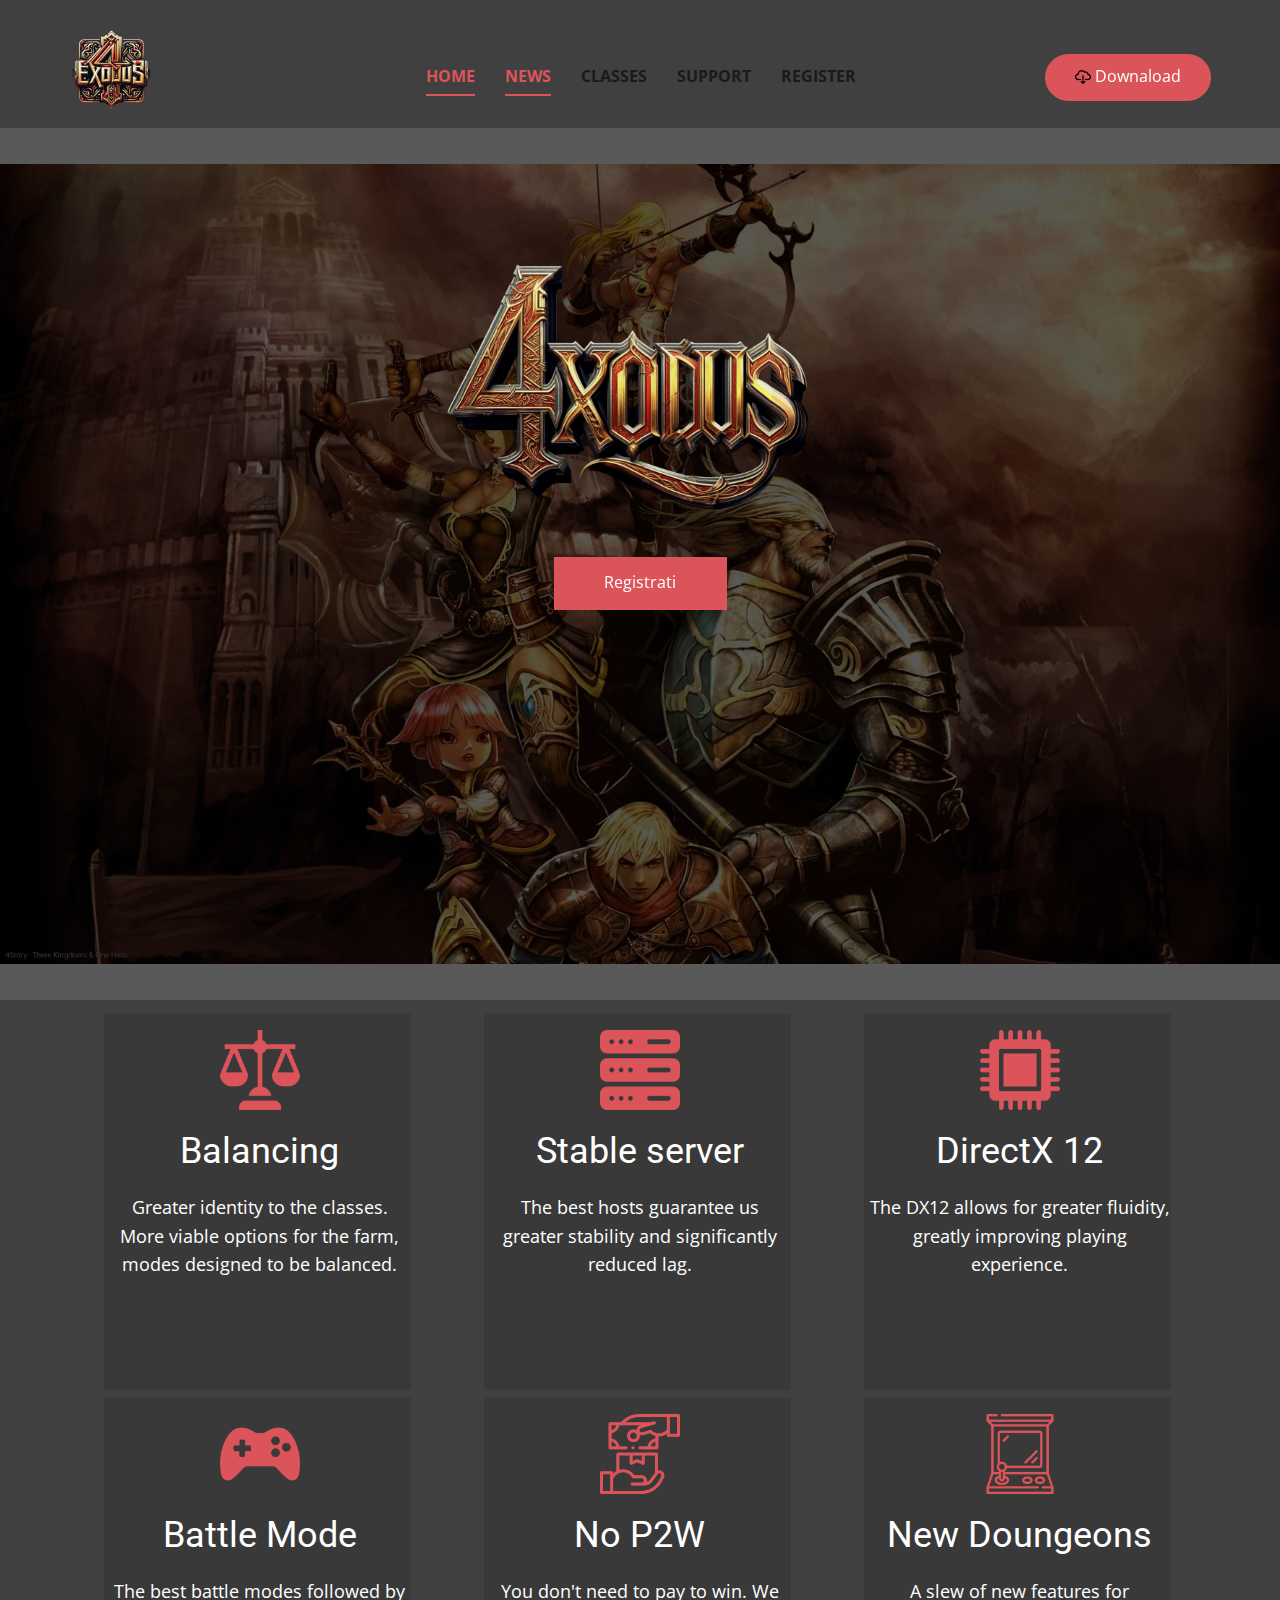
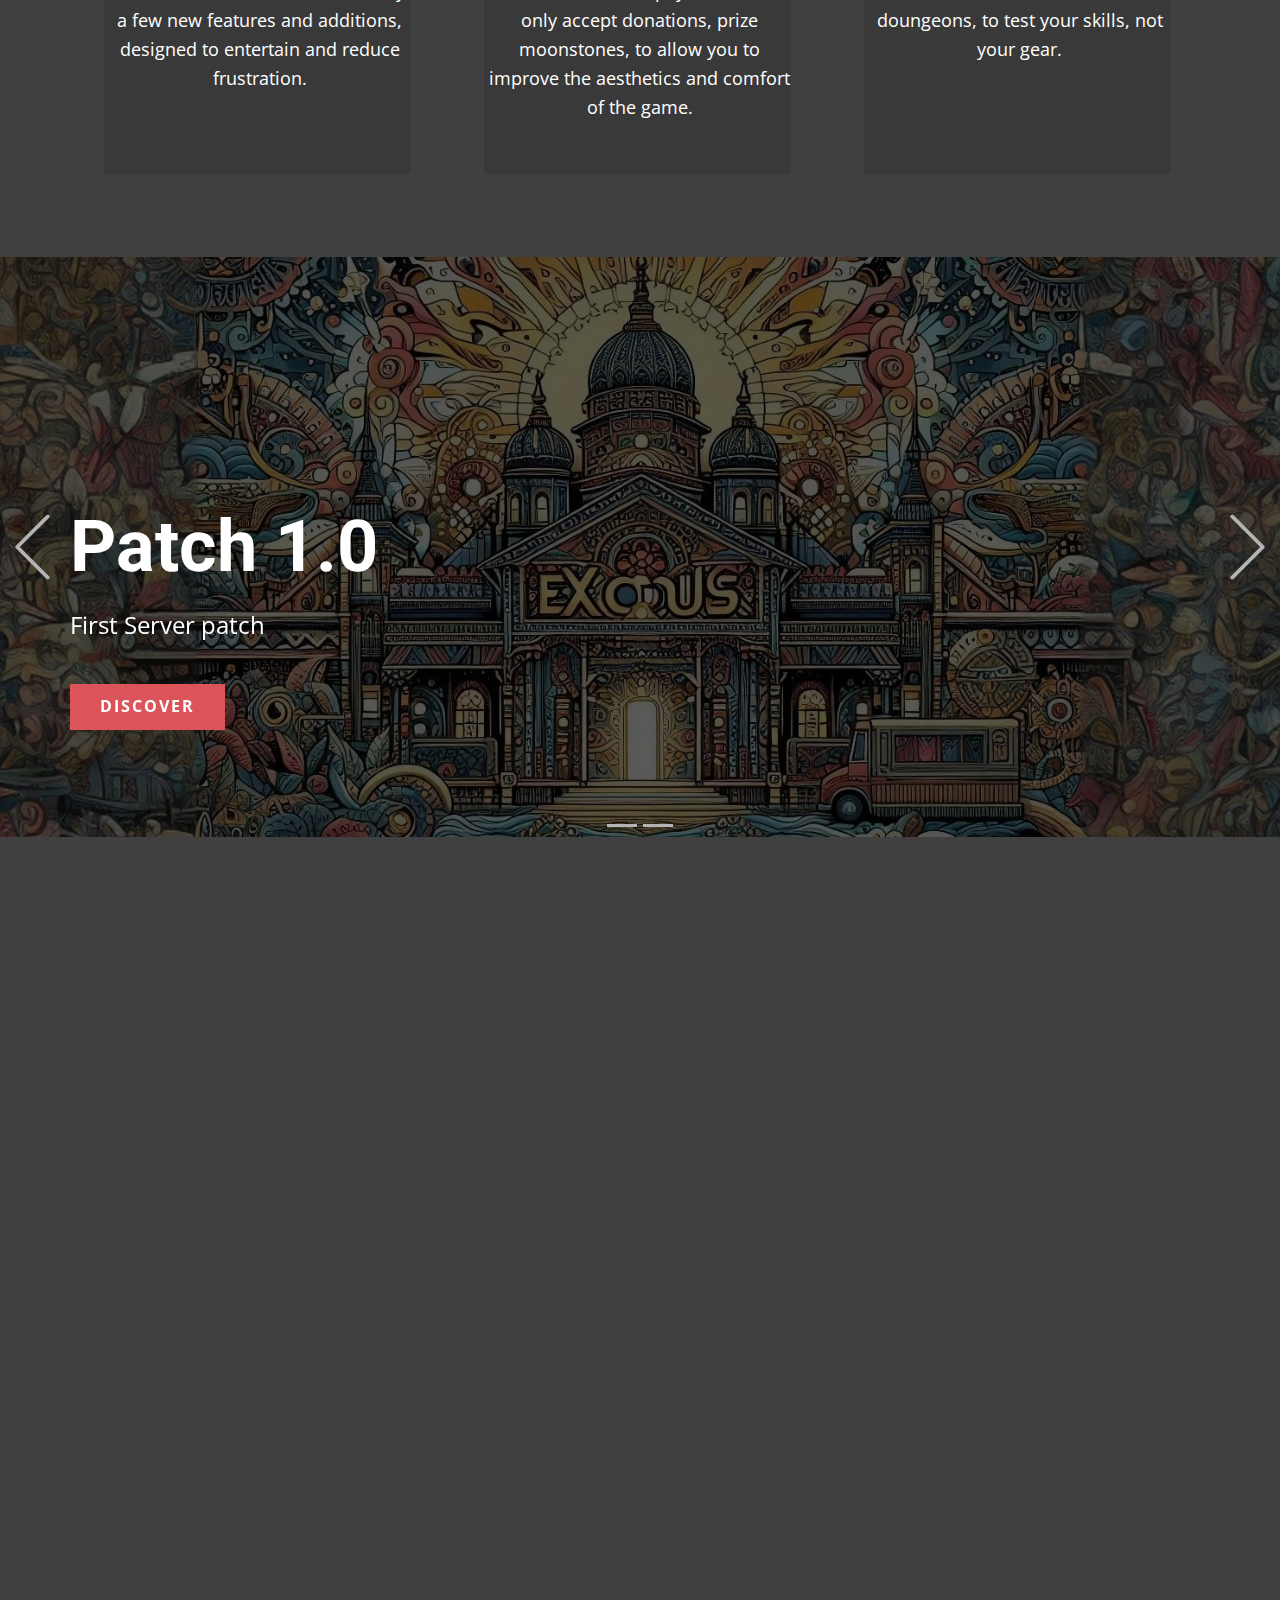
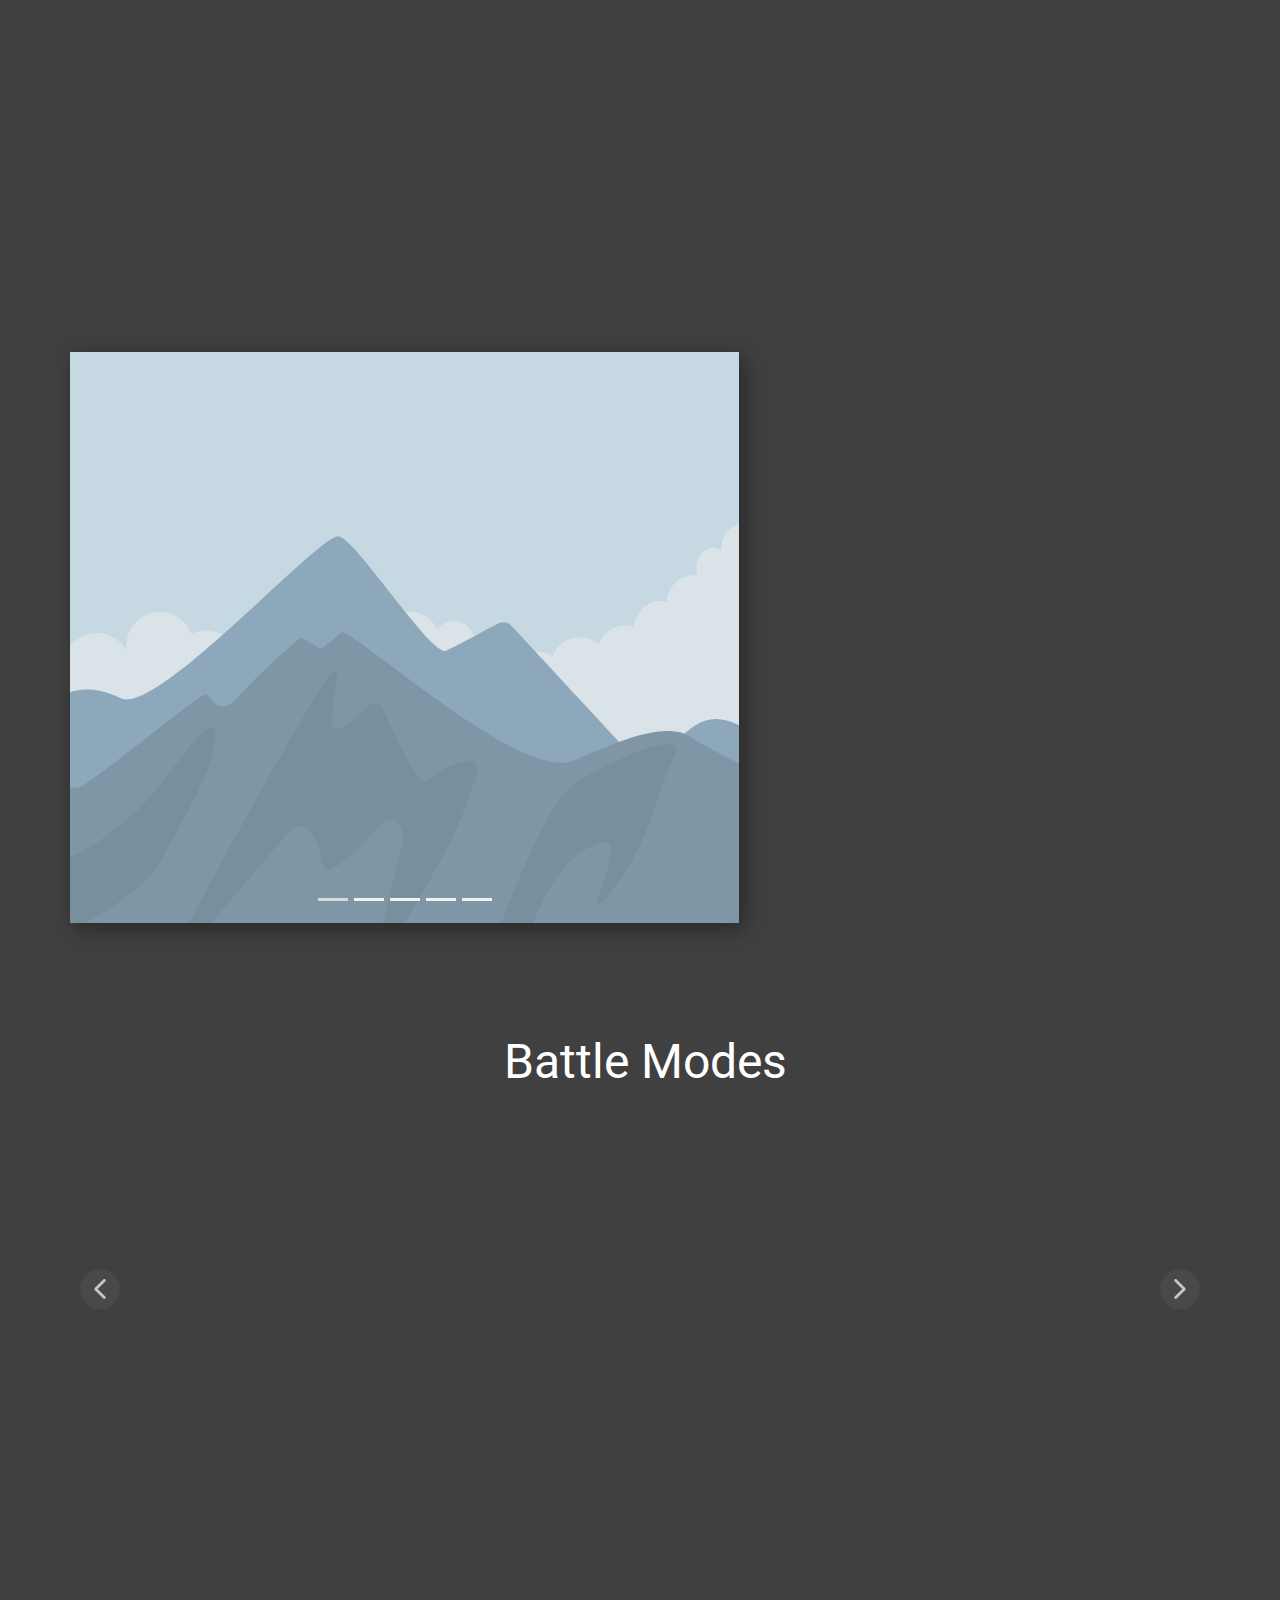
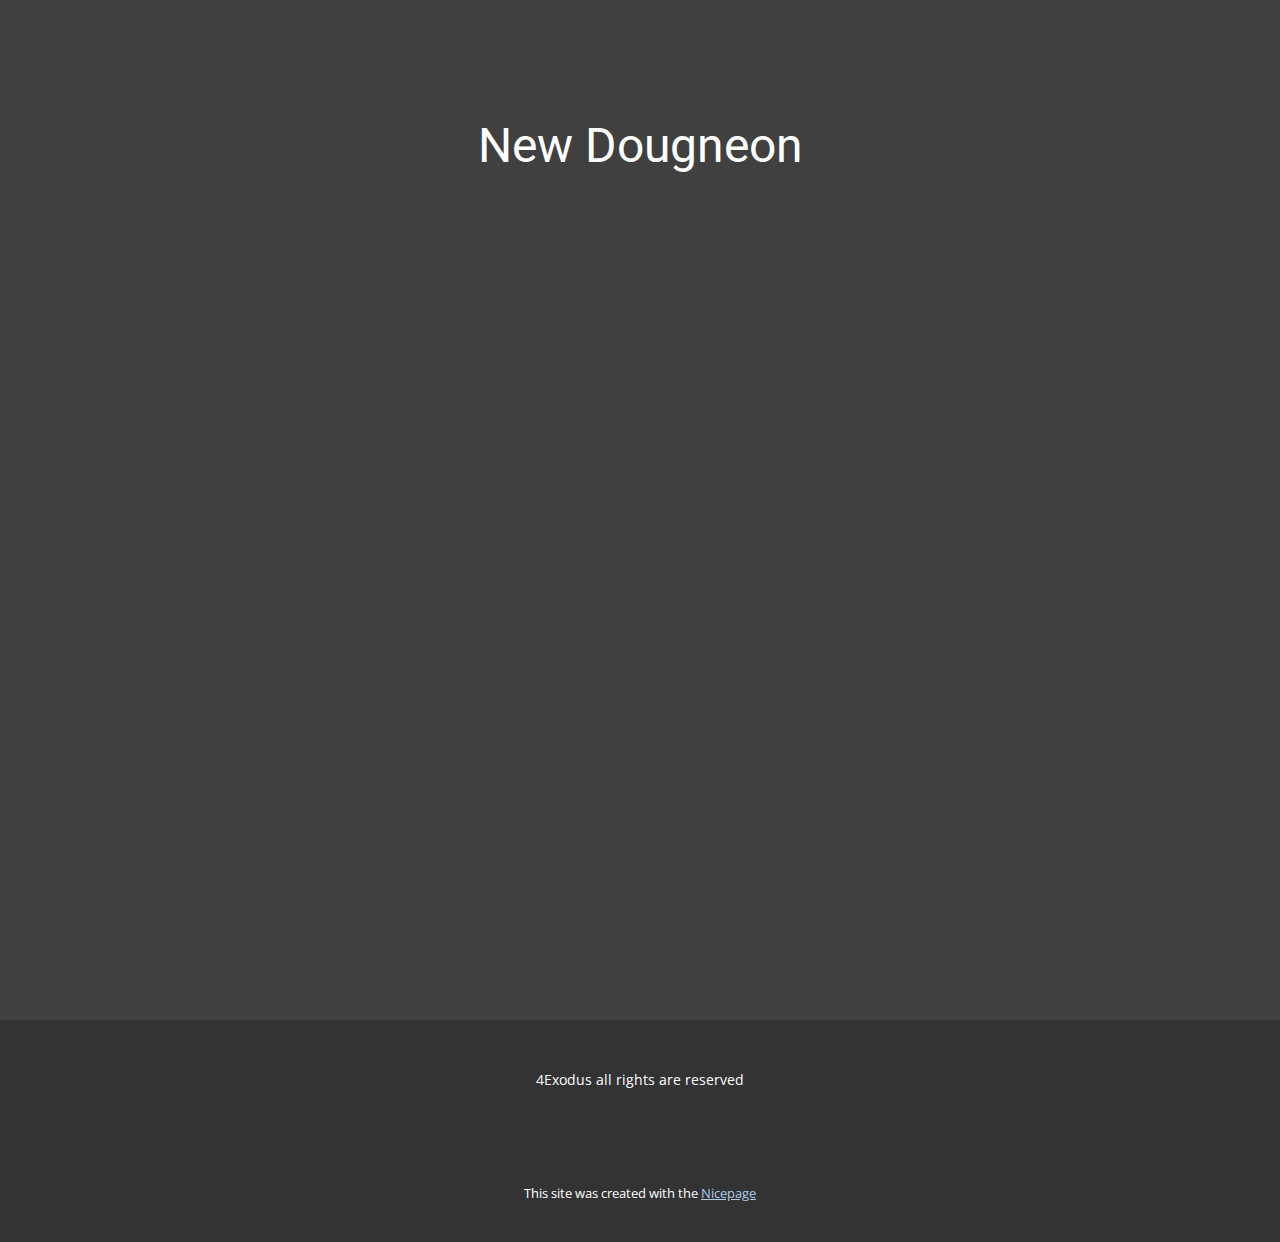
==== Home.html @ cae3da3a "Add files via upload" ====
<!DOCTYPE html>
<html style="font-size: 16px;" lang="it"><head>
    <meta name="viewport" content="width=device-width, initial-scale=1.0">
    <meta charset="utf-8">
    <meta name="keywords" content="4 Kingdome​, Patch 1.0, Patch 1.0, Battle Modes, New maps​, New Doungeon​">
    <meta name="description" content="">
    <title>Home</title>
    <link rel="stylesheet" href="nicepage.css" media="screen">
<link rel="stylesheet" href="Home.css" media="screen">
    <script class="u-script" type="text/javascript" src="jquery.js" defer=""></script>
    <script class="u-script" type="text/javascript" src="nicepage.js" defer=""></script>
    <meta name="generator" content="Nicepage 6.12.5, nicepage.com">
    <link id="u-theme-google-font" rel="stylesheet" href="https://fonts.googleapis.com/css?family=Roboto:100,100i,300,300i,400,400i,500,500i,700,700i,900,900i|Open+Sans:300,300i,400,400i,500,500i,600,600i,700,700i,800,800i">
    
    
    
    
    
    
    
    
    
    <script type="application/ld+json">{
		"@context": "http://schema.org",
		"@type": "Organization",
		"name": "",
		"logo": "images/file2.png"
}</script>
    <meta name="theme-color" content="#478ac9">
    <meta property="og:title" content="Home">
    <meta property="og:type" content="website">
  <meta data-intl-tel-input-cdn-path="intlTelInput/"></head>
  <body data-path-to-root="./" data-include-products="false" class="u-body u-xl-mode" data-lang="it"><header class=" u-border-no-bottom u-border-no-left u-border-no-right u-border-no-top u-clearfix u-container-align-center u-header u-section-row-container" id="sec-541e" style="background-image: none;" data-animation-name="" data-animation-duration="0" data-animation-delay="0" data-animation-direction=""><div class="u-section-rows" style="">
        <div class="u-clearfix u-grey-75 u-section-row u-sticky u-sticky-884c u-section-row-1" data-animation-name="" data-animation-duration="0" data-animation-delay="0" data-animation-direction="" id="sec-793c">
          <div class="u-clearfix u-sheet u-sheet-1">
            <a href="#" class="u-image u-logo u-image-1" data-image-width="1024" data-image-height="1024" data-animation-name="pulse" data-animation-duration="1000" data-animation-delay="0" data-animation-direction="">
              <img class="u-logo-image u-logo-image-1" src="images/file2.png">
            </a>
            <nav class="u-menu u-menu-one-level u-offcanvas u-menu-1" data-responsive-from="MD">
              <div class="menu-collapse" style="font-size: 1rem; letter-spacing: 0px; font-weight: 700; text-transform: uppercase;">
                <a class="u-button-style u-custom-active-border-color u-custom-active-color u-custom-border u-custom-border-color u-custom-borders u-custom-hover-border-color u-custom-hover-color u-custom-left-right-menu-spacing u-custom-padding-bottom u-custom-text-active-color u-custom-text-color u-custom-text-decoration u-custom-text-hover-color u-custom-top-bottom-menu-spacing u-nav-link u-text-active-palette-1-base u-text-hover-palette-2-base" href="#">
                  <svg class="u-svg-link" viewBox="0 0 24 24"><use xmlns:xlink="http://www.w3.org/1999/xlink" xlink:href="#menu-hamburger"></use></svg>
                  <svg class="u-svg-content" version="1.1" id="menu-hamburger" viewBox="0 0 16 16" x="0px" y="0px" xmlns:xlink="http://www.w3.org/1999/xlink" xmlns="http://www.w3.org/2000/svg"><g><rect y="1" width="16" height="2"></rect><rect y="7" width="16" height="2"></rect><rect y="13" width="16" height="2"></rect>
</g></svg>
                </a>
              </div>
              <div class="u-custom-menu u-nav-container">
                <ul class="u-nav u-spacing-30 u-unstyled u-nav-1"><li class="u-nav-item"><a class="u-border-2 u-border-active-palette-2-base u-border-hover-palette-2-base u-border-no-left u-border-no-right u-border-no-top u-button-style u-nav-link u-text-active-palette-2-base u-text-grey-90 u-text-hover-palette-2-light-1" href="Home.html" style="padding: 10px 0px;">Home</a>
</li><li class="u-nav-item"><a class="u-border-2 u-border-active-palette-2-base u-border-hover-palette-2-base u-border-no-left u-border-no-right u-border-no-top u-button-style u-nav-link u-text-active-palette-2-base u-text-grey-90 u-text-hover-palette-2-light-1" href="Home.html#carousel-7f16" style="padding: 10px 0px;">News</a>
</li><li class="u-nav-item"><a class="u-border-2 u-border-active-palette-2-base u-border-hover-palette-2-base u-border-no-left u-border-no-right u-border-no-top u-button-style u-nav-link u-text-active-palette-2-base u-text-grey-90 u-text-hover-palette-2-light-1" href="Home.html#sec-6700" style="padding: 10px 0px;">Classes</a>
</li><li class="u-nav-item"><a class="u-border-2 u-border-active-palette-2-base u-border-hover-palette-2-base u-border-no-left u-border-no-right u-border-no-top u-button-style u-nav-link u-text-active-palette-2-base u-text-grey-90 u-text-hover-palette-2-light-1" href="Supporto.html" style="padding: 10px 0px;">Support</a>
</li><li class="u-nav-item"><a class="u-border-2 u-border-active-palette-2-base u-border-hover-palette-2-base u-border-no-left u-border-no-right u-border-no-top u-button-style u-nav-link u-text-active-palette-2-base u-text-grey-90 u-text-hover-palette-2-light-1" href="Register.html" style="padding: 10px 0px;">Register</a>
</li></ul>
              </div>
              <div class="u-custom-menu u-nav-container-collapse">
                <div class="u-black u-container-style u-inner-container-layout u-opacity u-opacity-95 u-sidenav">
                  <div class="u-inner-container-layout u-sidenav-overflow">
                    <div class="u-menu-close u-menu-close-1"></div>
                    <ul class="u-align-center u-nav u-popupmenu-items u-unstyled u-nav-2"><li class="u-nav-item"><a class="u-button-style u-nav-link" href="Home.html">Home</a>
</li><li class="u-nav-item"><a class="u-button-style u-nav-link" href="Home.html#carousel-7f16">News</a>
</li><li class="u-nav-item"><a class="u-button-style u-nav-link" href="Home.html#sec-6700">Classes</a>
</li><li class="u-nav-item"><a class="u-button-style u-nav-link" href="Supporto.html">Support</a>
</li><li class="u-nav-item"><a class="u-button-style u-nav-link" href="Register.html">Register</a>
</li></ul>
                  </div>
                </div>
                <div class="u-black u-menu-overlay u-opacity u-opacity-70"></div>
              </div>
            </nav>
            <a href="download.html" class="u-active-palette-2-dark-1 u-align-center u-border-none u-btn u-btn-round u-button-style u-hover-palette-2-light-1 u-palette-2-base u-radius-50 u-text-active-white u-btn-1" data-animation-name="customAnimationIn" data-animation-duration="1000" data-animation-delay="0"><span class="u-file-icon u-icon u-icon-1"><img src="images/7532231.png" alt=""></span>Downaload
            </a>
          </div>
          
          
          
          
          
          <style class="u-sticky-style" data-style-id="884c">.u-sticky-fixed.u-sticky-884c, .u-body.u-sticky-fixed .u-sticky-884c {
box-shadow: 5px 5px 20px 0 rgba(0,0,0,0.4) !important
}.u-sticky-fixed.u-sticky-884c:before, .u-body.u-sticky-fixed .u-sticky-884c:before {
borders: top right bottom left !important; border-color: #404040 !important; border-width: 2px !important
}</style>
        </div>
        <div class="u-grey-75 u-section-row u-section-row-2" id="sec-abd8">
          <div class="u-clearfix u-sheet u-sheet-2"></div>
          
          
          
          
          
        </div>
      </div></header>
    <section class="u-clearfix u-image u-image-contain u-shading u-section-1" id="sec-1109" data-image-width="1920" data-image-height="1200">
      <div class="u-clearfix u-sheet u-sheet-1">
        <img class="u-image u-image-contain u-image-default u-preserve-proportions u-image-1" src="images/file1.png" alt="" data-image-width="1024" data-image-height="1024" data-animation-name="customAnimationIn" data-animation-duration="1000" data-animation-delay="0" data-animation-direction="">
        <a href="#" class="u-active-palette-2-dark-1 u-border-none u-btn u-button-style u-hover-palette-2-light-1 u-palette-2-base u-btn-1" data-animation-name="pulse" data-animation-duration="1000" data-animation-delay="0" data-animation-direction="">Registrati </a>
      </div>
    </section>
    <section class="u-align-center u-clearfix u-grey-75 u-section-2" id="sec-ccd7">
      
      
      
      
      
      
      <div class="u-clearfix u-sheet u-sheet-1">
        <div class="u-expanded-width u-list u-list-1">
          <div class="u-repeater u-repeater-1">
            <div class="u-container-style u-list-item u-repeater-item">
              <div class="u-container-layout u-similar-container u-container-layout-1">
                <div class="u-black u-hover-feature u-opacity u-opacity-10 u-shape u-shape-rectangle u-shape-1"></div><span class="u-align-center u-file-icon u-icon u-text-palette-2-base u-icon-1"><img src="images/2970715-cdd0bff2.png" alt=""></span>
                <h3 class="u-align-center u-text u-text-default u-text-1">Balancing</h3>
                <p class="u-align-center u-text u-text-2"> Greater identity to the classes. More viable options for the farm, modes designed to be balanced.</p>
              </div>
            </div>
            <div class="u-container-style u-list-item u-repeater-item">
              <div class="u-container-layout u-similar-container u-container-layout-2">
                <div class="u-black u-hover-feature u-opacity u-opacity-10 u-shape u-shape-rectangle u-shape-2"></div><span class="u-align-center u-file-icon u-icon u-text-palette-2-base u-icon-2"><img src="images/4144964-e7177d56.png" alt=""></span>
                <h3 class="u-align-center u-text u-text-default u-text-3">Stable server </h3>
                <p class="u-align-center u-text u-text-4"> The best hosts guarantee us greater stability and significantly reduced lag.</p>
              </div>
            </div>
            <div class="u-container-style u-list-item u-repeater-item">
              <div class="u-container-layout u-similar-container u-container-layout-3">
                <div class="u-black u-hover-feature u-opacity u-opacity-10 u-shape u-shape-rectangle u-shape-3"></div><span class="u-align-center u-file-icon u-icon u-text-palette-2-base u-icon-3"><img src="images/1694647-afec08a5.png" alt=""></span>
                <h3 class="u-align-center u-text u-text-default u-text-5"> DirectX 12</h3>
                <p class="u-align-center u-text u-text-6"> The DX12 allows for greater fluidity, greatly improving playing experience.</p>
              </div>
            </div>
            <div class="u-container-style u-list-item u-repeater-item">
              <div class="u-container-layout u-similar-container u-container-layout-4">
                <div class="u-black u-hover-feature u-opacity u-opacity-10 u-shape u-shape-rectangle u-shape-4"></div><span class="u-align-center u-file-icon u-icon u-text-palette-2-base u-icon-4"><img src="images/13973-53c68179.png" alt=""></span>
                <h3 class="u-align-center u-text u-text-default u-text-7"> Battle Mode</h3>
                <p class="u-align-center u-text u-text-8"> The best battle modes followed by a few new features and additions, designed to entertain and reduce frustration.</p>
              </div>
            </div>
            <div class="u-container-style u-list-item u-repeater-item">
              <div class="u-container-layout u-similar-container u-container-layout-5">
                <div class="u-black u-hover-feature u-opacity u-opacity-10 u-shape u-shape-rectangle u-shape-5"></div><span class="u-align-center u-file-icon u-icon u-text-palette-2-base u-icon-5"><img src="images/4766874-142c9ae1.png" alt=""></span>
                <h3 class="u-align-center u-text u-text-default u-text-9">No P2W </h3>
                <p class="u-align-center u-text u-text-10"> You don't need to pay to win. We only accept donations, prize moonstones, to allow you to improve the aesthetics and comfort of the game.</p>
              </div>
            </div>
            <div class="u-container-style u-list-item u-repeater-item">
              <div class="u-container-layout u-similar-container u-container-layout-6">
                <div class="u-black u-hover-feature u-opacity u-opacity-10 u-shape u-shape-rectangle u-shape-6"></div><span class="u-align-center u-file-icon u-icon u-text-palette-2-base u-icon-6"><img src="images/6578142-193c45c6.png" alt=""></span>
                <h3 class="u-align-center u-text u-text-default u-text-11">New Doungeons </h3>
                <p class="u-align-center u-text u-text-12"> A slew of new features for doungeons, to test your skills, not your gear.</p>
              </div>
            </div>
          </div>
        </div>
      </div>
    </section>
    <section class="u-carousel u-slide u-block-a42a-1" id="carousel-f766" data-interval="5000" data-u-ride="carousel">
      <ol class="u-absolute-hcenter u-carousel-indicators u-block-a42a-2">
        <li data-u-target="#carousel-f766" class="u-active u-grey-30" data-u-slide-to="0"></li>
        <li data-u-target="#carousel-f766" class="u-grey-30" data-u-slide-to="1"></li>
      </ol>
      <div class="u-carousel-inner" role="listbox">
        <div class="u-active u-carousel-item u-clearfix u-container-align-left u-image u-shading u-section-3-1" data-image-width="1481" data-image-height="833">
          <div class="u-clearfix u-sheet u-sheet-1">
            <h1 class="u-align-left u-text u-text-default u-text-white u-title u-text-1">Patch 1.0</h1>
            <p class="u-align-left u-large-text u-text u-text-variant u-text-white u-text-2">First Server patch </p>
            <a href="#" class="u-align-left u-btn u-btn-rectangle u-button-style u-palette-2-base u-radius-0 u-btn-1">Discover </a>
          </div>
        </div>
        <div class="u-carousel-item u-clearfix u-container-align-left u-image u-shading u-section-3-2" data-image-width="1821" data-image-height="1024">
          <div class="u-clearfix u-sheet u-sheet-1">
            <h1 class="u-align-left u-text u-text-default u-text-white u-title u-text-1">Patch 1.0</h1>
            <p class="u-align-left u-large-text u-text u-text-variant u-text-white u-text-2">First Server patch </p>
            <a href="#" class="u-align-left u-btn u-btn-rectangle u-button-style u-palette-2-base u-radius-0 u-btn-1">Discover </a>
          </div>
        </div>
      </div>
      <a class="u-absolute-vcenter u-carousel-control u-carousel-control-prev u-text-grey-30 u-block-a42a-3" href="#carousel-f766" role="button" data-u-slide="prev">
        <span aria-hidden="true">
          <svg class="u-svg-link" viewBox="0 0 477.175 477.175"><path d="M145.188,238.575l215.5-215.5c5.3-5.3,5.3-13.8,0-19.1s-13.8-5.3-19.1,0l-225.1,225.1c-5.3,5.3-5.3,13.8,0,19.1l225.1,225
                    c2.6,2.6,6.1,4,9.5,4s6.9-1.3,9.5-4c5.3-5.3,5.3-13.8,0-19.1L145.188,238.575z"></path></svg>
        </span>
        <span class="sr-only">Previous</span>
      </a>
      <a class="u-absolute-vcenter u-carousel-control u-carousel-control-next u-text-grey-30 u-block-a42a-4" href="#carousel-f766" role="button" data-u-slide="next">
        <span aria-hidden="true">
          <svg class="u-svg-link" viewBox="0 0 477.175 477.175"><path d="M360.731,229.075l-225.1-225.1c-5.3-5.3-13.8-5.3-19.1,0s-5.3,13.8,0,19.1l215.5,215.5l-215.5,215.5
                    c-5.3,5.3-5.3,13.8,0,19.1c2.6,2.6,6.1,4,9.5,4c3.4,0,6.9-1.3,9.5-4l225.1-225.1C365.931,242.875,365.931,234.275,360.731,229.075z"></path></svg>
        </span>
        <span class="sr-only">Prossimo</span>
      </a>
    </section>
    <section class="u-clearfix u-grey-75 u-section-4" src="" id="sec-6700">
      <div class="u-clearfix u-sheet u-sheet-1">
        <div class="u-expanded-width u-list u-list-1">
          <div class="u-repeater u-repeater-1">
            <div class="u-list-item u-repeater-item u-list-item-1" data-animation-name="customAnimationIn" data-animation-duration="1000" data-animation-delay="0">
              <div class="u-container-layout u-similar-container u-valign-top u-container-layout-1">
                <img class="u-expanded-width u-hover-feature u-image u-image-1" src="images/assassin.png" data-image-width="1600" data-image-height="1200">
                <h4 class="u-text u-text-1">Night Walker </h4>
                <p class="u-text u-text-default u-text-2"> Born to strike in the shadows, it is at its best to take out out-of-position and isolated targets.</p>
              </div>
            </div>
            <div class="u-list-item u-repeater-item u-list-item-2" data-animation-name="customAnimationIn" data-animation-duration="1000">
              <div class="u-container-layout u-similar-container u-valign-top u-container-layout-2">
                <img class="u-expanded-width u-hover-feature u-image u-image-2" src="images/archer.png" data-image-width="860" data-image-height="458">
                <h4 class="u-text u-text-3">Archer</h4>
                <p class="u-text u-text-default u-text-4"> A shower of quick shots will allow you to take down even the toughest targets.</p>
              </div>
            </div>
            <div class="u-list-item u-repeater-item u-list-item-3" data-animation-name="customAnimationIn" data-animation-duration="1000">
              <div class="u-container-layout u-similar-container u-valign-top u-container-layout-3">
                <img class="u-expanded-width u-hover-feature u-image u-image-3" src="images/summoner.jpg" data-image-width="1920" data-image-height="1080">
                <h4 class="u-text u-text-5">Summoner </h4>
                <p class="u-text u-text-default u-text-6"> It doesn't have a lot of damage, but it's capable of crumbling even the strongest gears. It is at its best from enormous distances.</p>
              </div>
            </div>
            <div class="u-list-item u-repeater-item u-list-item-4" data-animation-name="customAnimationIn" data-animation-duration="1000">
              <div class="u-container-layout u-similar-container u-valign-top u-container-layout-4">
                <img class="u-expanded-width u-hover-feature u-image u-image-4" src="images/priest.jpg" data-image-width="1600" data-image-height="1200">
                <h4 class="u-text u-text-7">Priest </h4>
                <p class="u-text u-text-default u-text-8"> Care and protection are his mantra. He is able to determine victory thanks to his support.</p>
              </div>
            </div>
            <div class="u-list-item u-repeater-item u-list-item-5" data-animation-name="customAnimationIn" data-animation-duration="1000">
              <div class="u-container-layout u-similar-container u-valign-top u-container-layout-5">
                <img class="u-expanded-width u-hover-feature u-image u-image-5" src="images/mage.jpg" data-image-width="1600" data-image-height="1200">
                <h4 class="u-text u-text-9">Mage</h4>
                <p class="u-text u-text-default u-text-10"> A lot of damage in a very short time. His goal is to finish off opponents.</p>
              </div>
            </div>
            <div class="u-list-item u-repeater-item u-list-item-6" data-animation-name="customAnimationIn" data-animation-duration="1000">
              <div class="u-container-layout u-similar-container u-valign-top u-container-layout-6">
                <img class="u-expanded-width u-hover-feature u-image u-image-6" src="images/warrior.jpg" data-image-width="1600" data-image-height="1200">
                <h4 class="u-text u-text-11">Warrior</h4>
                <p class="u-text u-text-default u-text-12"> A battle ram. Endowed with a very high resistance, he is not very fast, but if he reaches the opponent, he has no hope.</p>
              </div>
            </div>
          </div>
        </div>
      </div>
      
      
      
      
      
      
    </section>
    <section class="u-align-center u-clearfix u-grey-75 u-section-5" id="sec-3b31">
      <div class="u-clearfix u-sheet u-sheet-1">
        <div id="carousel-4731" data-interval="5000" data-u-ride="carousel" class="u-carousel u-expanded-width-sm u-expanded-width-xs u-slider u-slider-1">
          <ol class="u-absolute-hcenter u-carousel-indicators u-carousel-indicators-1">
            <li data-u-target="#carousel-4731" class="u-active u-active-grey-15 u-grey-5 u-hover-grey-15 u-shape-rectangle" data-u-slide-to="0" style="width: 30px; height: 3px;"></li>
            <li data-u-target="#carousel-4731" class="u-active-grey-15 u-grey-5 u-hover-grey-15 u-shape-rectangle" data-u-slide-to="1" style="width: 30px; height: 3px;"></li>
            <li data-u-target="#carousel-4731" class="u-active-grey-15 u-grey-5 u-hover-grey-15 u-shape-rectangle" data-u-slide-to="2" style="width: 30px; height: 3px;"></li>
            <li data-u-target="#carousel-4731" class="u-active-grey-15 u-grey-5 u-hover-grey-15 u-shape-rectangle" data-u-slide-to="3" style="width: 30px; height: 3px;"></li>
            <li data-u-target="#carousel-4731" class="u-active-grey-15 u-grey-5 u-hover-grey-15 u-shape-rectangle" data-u-slide-to="4" style="width: 30px; height: 3px;"></li>
          </ol>
          <div class="u-carousel-inner" role="listbox">
            <div class="u-active u-carousel-item u-container-style u-image u-slide u-image-1" data-image-width="2000" data-image-height="1333">
              <div class="u-container-layout u-container-layout-1"></div>
            </div>
            <div class="u-carousel-item u-container-style u-image u-slide u-image-2" data-image-width="2000" data-image-height="1333">
              <div class="u-container-layout u-container-layout-2"></div>
            </div>
            <div class="u-carousel-item u-container-style u-slide">
              <div class="u-container-layout u-container-layout-3"></div>
            </div>
            <div class="u-carousel-item u-container-style u-slide">
              <div class="u-container-layout u-container-layout-4"></div>
            </div>
            <div class="u-carousel-item u-container-style u-slide">
              <div class="u-container-layout u-container-layout-5"></div>
            </div>
          </div>
          <a class="u-absolute-vcenter u-carousel-control u-carousel-control-prev u-hidden u-spacing-13 u-text-grey-30 u-carousel-control-1" href="#carousel-4731" role="button" data-u-slide="prev">
            <span aria-hidden="true">
              <svg viewBox="0 0 477.175 477.175"><path d="M145.188,238.575l215.5-215.5c5.3-5.3,5.3-13.8,0-19.1s-13.8-5.3-19.1,0l-225.1,225.1c-5.3,5.3-5.3,13.8,0,19.1l225.1,225
                    c2.6,2.6,6.1,4,9.5,4s6.9-1.3,9.5-4c5.3-5.3,5.3-13.8,0-19.1L145.188,238.575z"></path></svg>
            </span>
            <span class="sr-only">+Previous</span>
          </a>
          <a class="u-absolute-vcenter u-carousel-control u-carousel-control-next u-hidden u-spacing-13 u-text-grey-30 u-carousel-control-2" href="#carousel-4731" role="button" data-u-slide="next">
            <span aria-hidden="true">
              <svg viewBox="0 0 477.175 477.175"><path d="M360.731,229.075l-225.1-225.1c-5.3-5.3-13.8-5.3-19.1,0s-5.3,13.8,0,19.1l215.5,215.5l-215.5,215.5
                    c-5.3,5.3-5.3,13.8,0,19.1c2.6,2.6,6.1,4,9.5,4c3.4,0,6.9-1.3,9.5-4l225.1-225.1C365.931,242.875,365.931,234.275,360.731,229.075z"></path></svg>
            </span>
            <span class="sr-only">+Next</span>
          </a>
        </div>
        <div class="u-align-center-sm u-align-center-xs u-align-left-lg u-align-left-md u-align-left-xl u-container-style u-group u-white u-group-1" data-animation-name="fadeIn" data-animation-duration="1000" data-animation-delay="0">
          <div class="u-container-layout u-container-layout-6">
            <h2 class="u-text u-text-1">New maps </h2>
            <p class="u-text u-text-2"> The new maps have been meticulously crafted by our expert Level Designer, with the support of highly experienced players, to ensure innovation, variety, and fun. We have combined sophisticated design with feedback from seasoned veterans to create unique and engaging experiences that will keep players constantly excited and immersed.</p>
          </div>
        </div>
      </div>
    </section>
    <section class="u-align-center u-clearfix u-grey-75 u-section-6" id="sec-0263">
      <div class="u-clearfix u-sheet u-sheet-1">
        <h2 class="u-text u-text-1">Battle Modes</h2>
        <div class="u-expanded-width u-layout-horizontal u-list u-list-1">
          <div class="u-repeater u-repeater-1">
            <div class="u-align-left u-container-style u-hover-feature u-list-item u-repeater-item u-shape-rectangle u-list-item-1" data-animation-name="customAnimationIn" data-animation-duration="1000" data-animation-delay="0">
              <div class="u-container-layout u-similar-container u-container-layout-1">
                <img class="u-expanded-width u-hover-feature u-image u-image-default u-image-1" alt="" data-image-width="1024" data-image-height="1024" src="images/_d4df6a26-b7d6-41af-b448-66900226985e.jpg">
                <h4 class="u-text u-text-2"> Battle of Worlds</h4>
                <p class="u-text u-text-3"> The entire kingdom competes in the Battle of Worlds, created for intense PvP action.</p>
              </div>
            </div>
            <div class="u-align-left u-container-style u-hover-feature u-list-item u-repeater-item u-shape-rectangle u-list-item-2" data-animation-name="customAnimationIn" data-animation-duration="1000">
              <div class="u-container-layout u-similar-container u-container-layout-2">
                <img class="u-expanded-width u-hover-feature u-image u-image-default u-image-2" alt="" data-image-width="1024" data-image-height="1024" src="images/_489f92ed-5a59-4a5d-a1d3-3df96f64ad5c.jpg">
                <h4 class="u-text u-text-4"> Three blades of Iberia</h4>
                <p class="u-text u-text-5"> Team-based 'battle royale' mode with squads of 3. But be very careful, you only have 3 chances!</p>
              </div>
            </div>
            <div class="u-align-left u-container-style u-hover-feature u-list-item u-repeater-item u-shape-rectangle u-list-item-3" data-animation-name="customAnimationIn" data-animation-duration="1000">
              <div class="u-container-layout u-similar-container u-container-layout-3">
                <img class="u-expanded-width u-hover-feature u-image u-image-default u-image-3" alt="" data-image-width="1024" data-image-height="1024" src="images/_51633ea0-aba8-44d1-8a25-23a98d9339e0.jpg">
                <h4 class="u-text u-text-6"> Exodus Fighters</h4>
                <p class="u-text u-text-7"> Team-based 'battle royale' mode with squads of 7. There are 7 chances, but only the best will manage to become the fighters of Exodus!</p>
              </div>
            </div>
            <div class="u-align-left u-container-style u-hover-feature u-list-item u-repeater-item u-shape-rectangle u-list-item-4" data-animation-name="customAnimationIn" data-animation-duration="1000">
              <div class="u-container-layout u-similar-container u-container-layout-4">
                <img class="u-expanded-width u-hover-feature u-image u-image-default u-image-4" alt="" data-image-width="1024" data-image-height="1024" src="images/_8b300fe0-61e6-4c2a-a568-5d16261b5278.jpg">
                <h4 class="u-text u-text-8">Domination</h4>
                <p class="u-text u-text-9"> Free the fort, capture the fort, defend the fort. A mode designed to maximize strategic expression.</p>
              </div>
            </div>
            <div class="u-align-left u-container-style u-hover-feature u-list-item u-repeater-item u-shape-rectangle u-list-item-5" data-animation-name="customAnimationIn" data-animation-duration="1000">
              <div class="u-container-layout u-similar-container u-container-layout-5">
                <img class="u-expanded-width u-hover-feature u-image u-image-default u-image-5" alt="" data-image-width="1024" data-image-height="1024" src="images/_e76d95c1-bc3e-4cf1-8ccb-7f1750450d1e.jpg">
                <h4 class="u-text u-text-10">Monster Invasion </h4>
                <p class="u-text u-text-11"> Drive the monsters out of Iberia, but be careful, the monsters are not easy to defeat, and your kingdom won't be the only one stepping into the fray.</p>
              </div>
            </div>
            <div class="u-align-left u-container-style u-hover-feature u-list-item u-repeater-item u-shape-rectangle u-list-item-6" data-animation-name="customAnimationIn" data-animation-duration="1000">
              <div class="u-container-layout u-similar-container u-container-layout-6">
                <img class="u-expanded-width u-hover-feature u-image u-image-default u-image-6" alt="" data-image-width="1024" data-image-height="1024" src="images/th.jpg">
                <h4 class="u-text u-text-12">Team Death Match</h4>
                <p class="u-text u-text-13"> Crush your enemy in a brutal form of frontal PvP!</p>
              </div>
            </div>
          </div>
          <a class="u-gallery-nav u-gallery-nav-prev u-grey-70 u-icon-circle u-opacity u-opacity-70 u-spacing-10 u-text-white u-gallery-nav-1" href="#" role="button">
            <span aria-hidden="true">
              <svg viewBox="0 0 451.847 451.847"><path d="M97.141,225.92c0-8.095,3.091-16.192,9.259-22.366L300.689,9.27c12.359-12.359,32.397-12.359,44.751,0
c12.354,12.354,12.354,32.388,0,44.748L173.525,225.92l171.903,171.909c12.354,12.354,12.354,32.391,0,44.744
c-12.354,12.365-32.386,12.365-44.745,0l-194.29-194.281C100.226,242.115,97.141,234.018,97.141,225.92z"></path></svg>
            </span>
            <span class="sr-only">
              <svg viewBox="0 0 451.847 451.847"><path d="M97.141,225.92c0-8.095,3.091-16.192,9.259-22.366L300.689,9.27c12.359-12.359,32.397-12.359,44.751,0
c12.354,12.354,12.354,32.388,0,44.748L173.525,225.92l171.903,171.909c12.354,12.354,12.354,32.391,0,44.744
c-12.354,12.365-32.386,12.365-44.745,0l-194.29-194.281C100.226,242.115,97.141,234.018,97.141,225.92z"></path></svg>
            </span>
          </a>
          <a class="u-gallery-nav u-gallery-nav-next u-grey-70 u-icon-circle u-opacity u-opacity-70 u-spacing-10 u-text-white u-gallery-nav-2" href="#" role="button">
            <span aria-hidden="true">
              <svg viewBox="0 0 451.846 451.847"><path d="M345.441,248.292L151.154,442.573c-12.359,12.365-32.397,12.365-44.75,0c-12.354-12.354-12.354-32.391,0-44.744
L278.318,225.92L106.409,54.017c-12.354-12.359-12.354-32.394,0-44.748c12.354-12.359,32.391-12.359,44.75,0l194.287,194.284
c6.177,6.18,9.262,14.271,9.262,22.366C354.708,234.018,351.617,242.115,345.441,248.292z"></path></svg>
            </span>
            <span class="sr-only">
              <svg viewBox="0 0 451.846 451.847"><path d="M345.441,248.292L151.154,442.573c-12.359,12.365-32.397,12.365-44.75,0c-12.354-12.354-12.354-32.391,0-44.744
L278.318,225.92L106.409,54.017c-12.354-12.359-12.354-32.394,0-44.748c12.354-12.359,32.391-12.359,44.75,0l194.287,194.284
c6.177,6.18,9.262,14.271,9.262,22.366C354.708,234.018,351.617,242.115,345.441,248.292z"></path></svg>
            </span>
          </a>
        </div>
      </div>
      
      
      
      
      
      
      
      
      
      
      
      
    </section>
    <section class="u-clearfix u-container-align-center u-grey-75 u-valign-top-lg u-valign-top-md u-valign-top-xl u-section-7" id="carousel_a17b">
      <h2 class="u-align-center u-text u-text-1">New Dougneon </h2>
      <div class="data-layout-selected u-clearfix u-gutter-26 u-layout-custom-sm u-layout-custom-xs u-layout-wrap u-layout-wrap-1">
        <div class="u-layout">
          <div class="u-layout-row">
            <div class="u-size-15-lg u-size-15-xl u-size-30-md u-size-30-sm u-size-60-xs">
              <div class="u-layout-col">
                <div class="u-container-align-center-lg u-container-align-center-md u-container-align-center-xl u-container-align-center-xs u-container-align-center-xxl u-container-style u-layout-cell u-size-40 u-layout-cell-1" data-animation-name="customAnimationIn" data-animation-duration="1500">
                  <div class="u-container-layout u-valign-top u-container-layout-1">
                    <img class="u-hover-feature u-image u-image-default u-image-1" src="images/_6435c7f5-643c-4d8d-89e9-5f0b5b672e3c.jpg" data-image-width="1024" data-image-height="1024">
                    <h5 class="u-align-center u-text u-text-2"> Labyrinth of Hell Flames</h5>
                    <p class="u-align-center u-text u-text-3">Easy</p>
                  </div>
                </div>
                <div class="u-container-style u-hidden-md u-hidden-sm u-hidden-xs u-layout-cell u-size-20 u-layout-cell-2">
                  <div class="u-container-layout u-container-layout-2"></div>
                </div>
              </div>
            </div>
            <div class="u-size-15-lg u-size-15-xl u-size-30-md u-size-30-sm u-size-60-xs">
              <div class="u-layout-col">
                <div class="u-container-align-center u-container-style u-hidden-md u-hidden-sm u-hidden-xs u-layout-cell u-size-20 u-layout-cell-3">
                  <div class="u-container-layout u-valign-middle u-container-layout-3"></div>
                </div>
                <div class="u-container-align-center-lg u-container-align-center-md u-container-align-center-xl u-container-align-center-xs u-container-style u-layout-cell u-size-40 u-layout-cell-4" data-animation-name="customAnimationIn" data-animation-duration="1500" data-animation-delay="500">
                  <div class="u-container-layout u-valign-top u-container-layout-4">
                    <img class="u-hover-feature u-image u-image-default u-image-2" src="images/_72e2f058-688b-489a-8761-48cac31695de.jpg" data-image-width="1024" data-image-height="1024">
                    <h5 class="u-align-center u-text u-text-4"> Labyrinth of Despair</h5>
                    <p class="u-align-center u-text u-text-5">Medium</p>
                  </div>
                </div>
              </div>
            </div>
            <div class="u-size-15-lg u-size-15-xl u-size-30-md u-size-30-sm u-size-60-xs">
              <div class="u-layout-col">
                <div class="u-container-align-center-lg u-container-align-center-md u-container-align-center-xl u-container-align-center-xs u-container-style u-layout-cell u-size-40 u-layout-cell-5" data-animation-name="customAnimationIn" data-animation-duration="1500">
                  <div class="u-container-layout u-valign-middle u-container-layout-5">
                    <img class="u-hover-feature u-image u-image-default u-image-3" src="images/_d82e307c-cc43-4e95-a9c1-95845897a6b2.jpg" data-image-width="1024" data-image-height="1024">
                    <h5 class="u-align-center u-text u-text-6"> Wrath of Marduk</h5>
                    <p class="u-align-center u-text u-text-7">Hard</p>
                  </div>
                </div>
                <div class="u-container-style u-hidden-md u-hidden-sm u-hidden-xs u-layout-cell u-size-20 u-layout-cell-6">
                  <div class="u-container-layout u-container-layout-6"></div>
                </div>
              </div>
            </div>
            <div class="u-size-15-lg u-size-15-xl u-size-30-md u-size-30-sm u-size-60-xs">
              <div class="u-layout-col">
                <div class="u-container-style u-hidden-md u-hidden-sm u-hidden-xs u-layout-cell u-size-20 u-layout-cell-7">
                  <div class="u-container-layout u-container-layout-7"></div>
                </div>
                <div class="u-container-align-center-lg u-container-align-center-md u-container-align-center-xl u-container-align-center-xs u-container-style u-layout-cell u-size-40 u-layout-cell-8" data-animation-name="customAnimationIn" data-animation-duration="1500" data-animation-delay="500">
                  <div class="u-container-layout u-valign-top u-container-layout-8">
                    <img class="u-hover-feature u-image u-image-default u-image-4" src="images/_38eba462-e5b5-4d1d-9294-21fa34be9a1a.jpg" data-image-width="1024" data-image-height="1024">
                    <h5 class="u-align-center u-text u-text-8"> Marduk's Inferno</h5>
                    <p class="u-align-center u-text u-text-9">Nightmare</p>
                  </div>
                </div>
              </div>
            </div>
          </div>
        </div>
      </div>
      
      
      
      
    </section>
    
    
    
    <footer class="u-align-center u-clearfix u-footer u-grey-80 u-footer" id="sec-5bd2"><div class="u-clearfix u-sheet u-sheet-1">
        <p class="u-small-text u-text u-text-variant u-text-1">4Exodus all rights are reserved </p>
      </div></footer>
    <section class="u-backlink u-clearfix u-grey-80">
      <p class="u-text">
        <span>This site was created with the </span>
        <a class="u-link" href="https://nicepage.com/" target="_blank" rel="nofollow">
          <span>Nicepage</span>
        </a>
      </p>
    </section><span style="height: 64px; width: 64px; margin-left: 0px; margin-right: auto; margin-top: 0px; background-image: none; right: 20px; bottom: 20px; padding: 15px" class="u-back-to-top u-border-4 u-border-grey-75 u-icon u-icon-circle u-opacity u-opacity-85 u-palette-2-base" data-href="#">
        <svg class="u-svg-link" preserveAspectRatio="xMidYMin slice" viewBox="0 0 551.13 551.13"><use xmlns:xlink="http://www.w3.org/1999/xlink" xlink:href="#svg-1d98"></use></svg>
        <svg class="u-svg-content" enable-background="new 0 0 551.13 551.13" viewBox="0 0 551.13 551.13" xmlns="http://www.w3.org/2000/svg" id="svg-1d98"><path d="m275.565 189.451 223.897 223.897h51.668l-275.565-275.565-275.565 275.565h51.668z"></path></svg>
    </span>
  
</body></html>
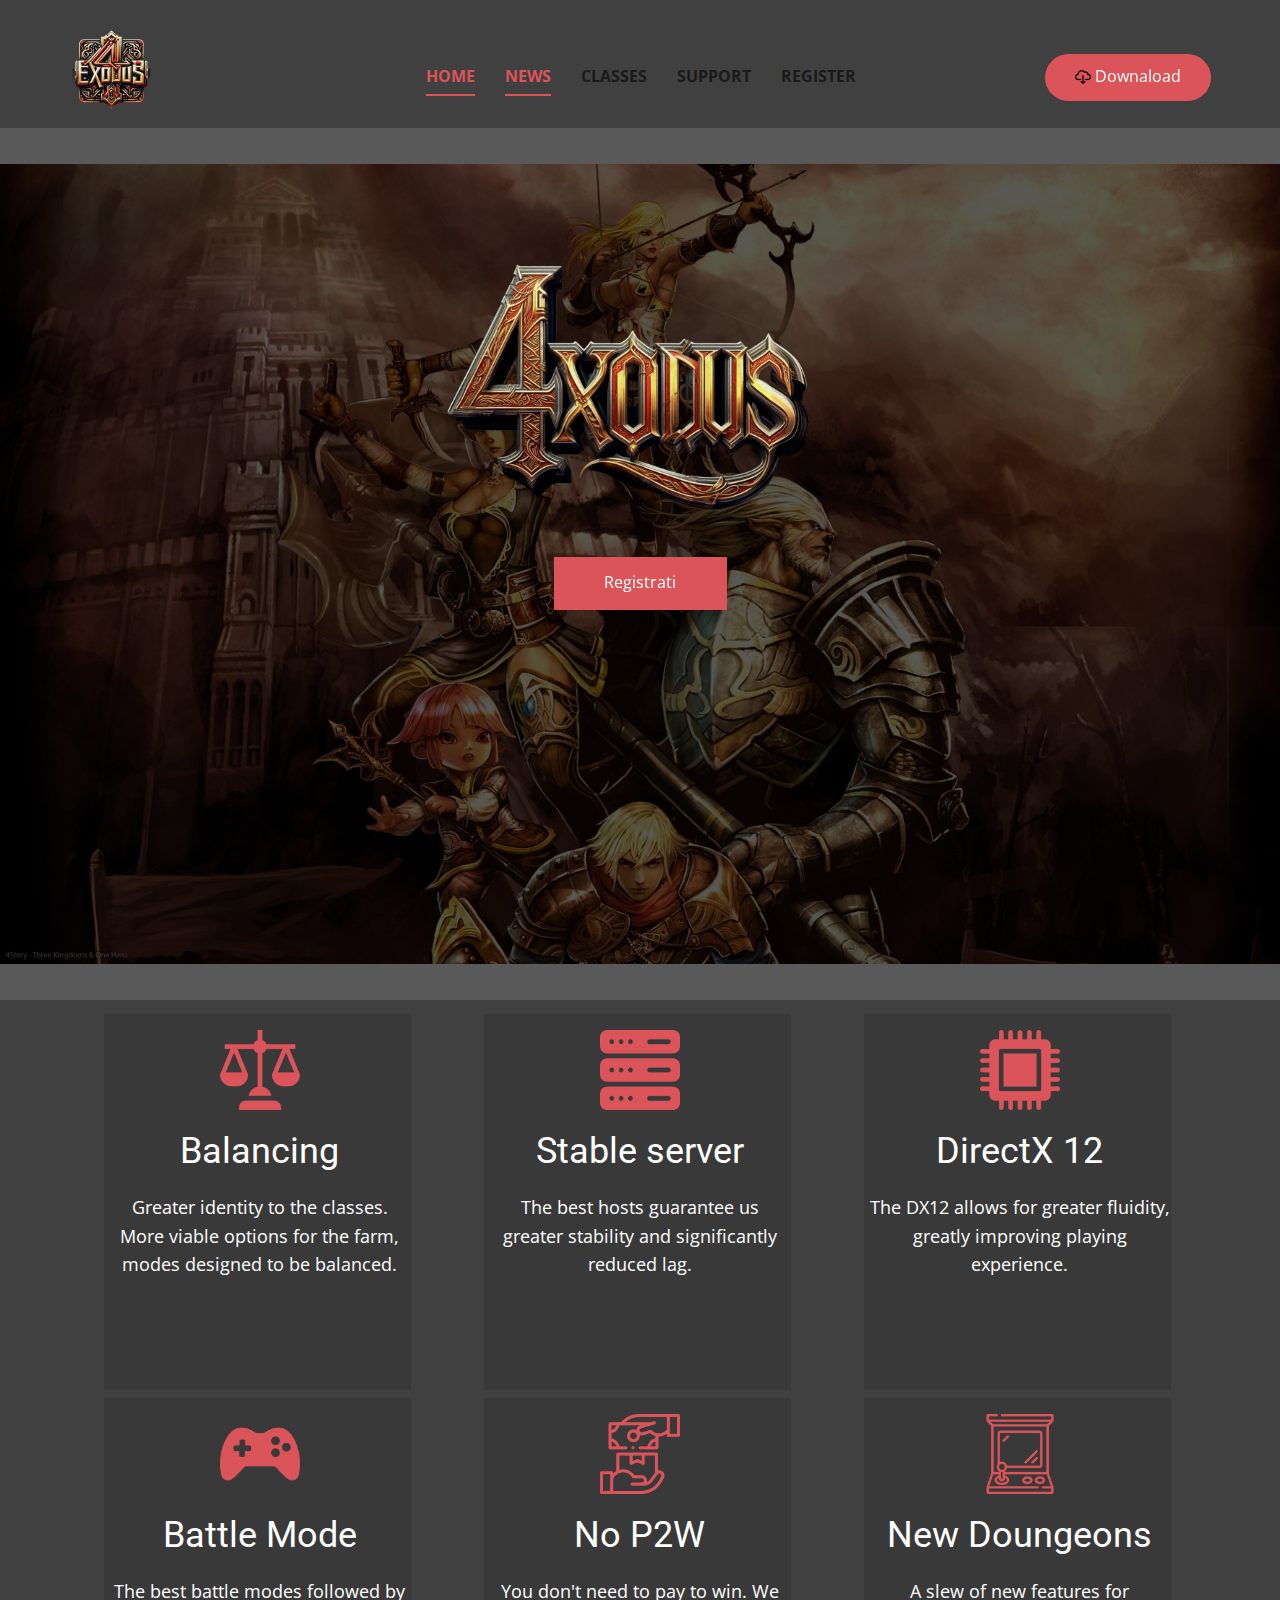
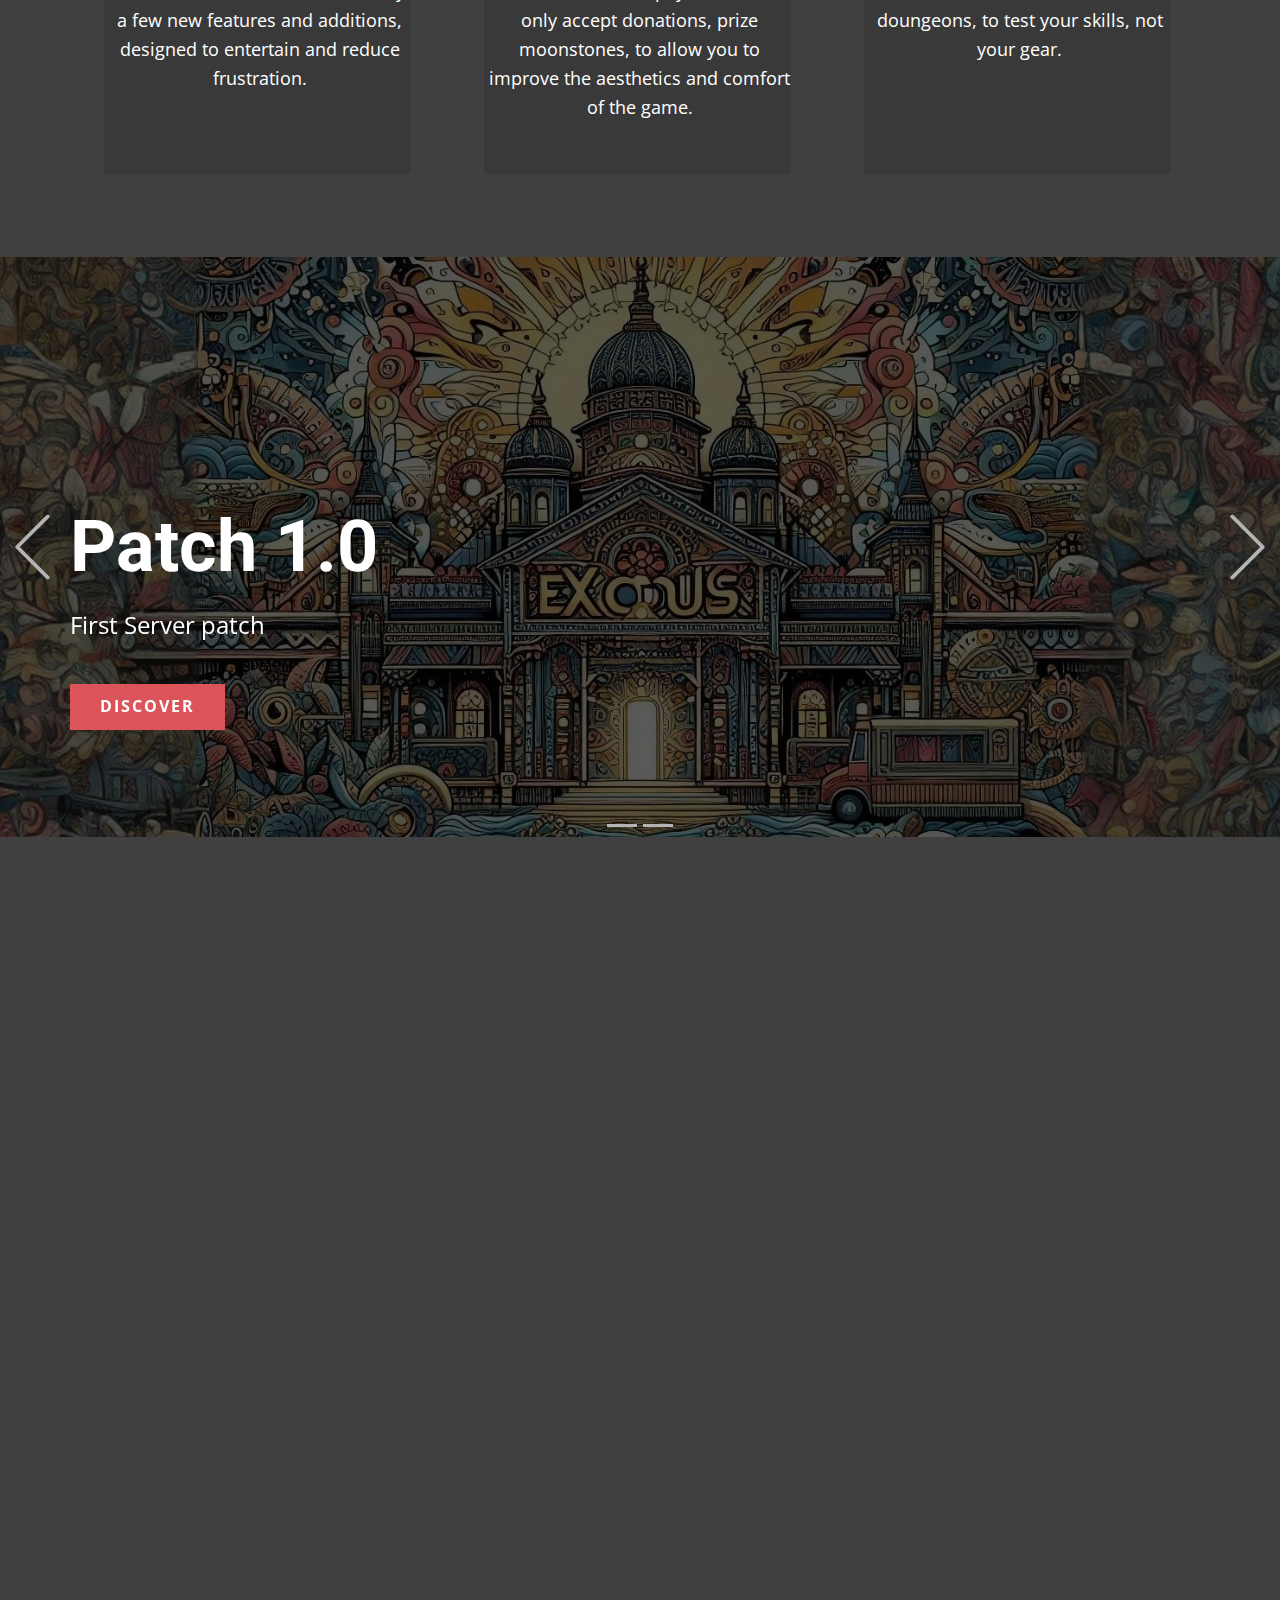
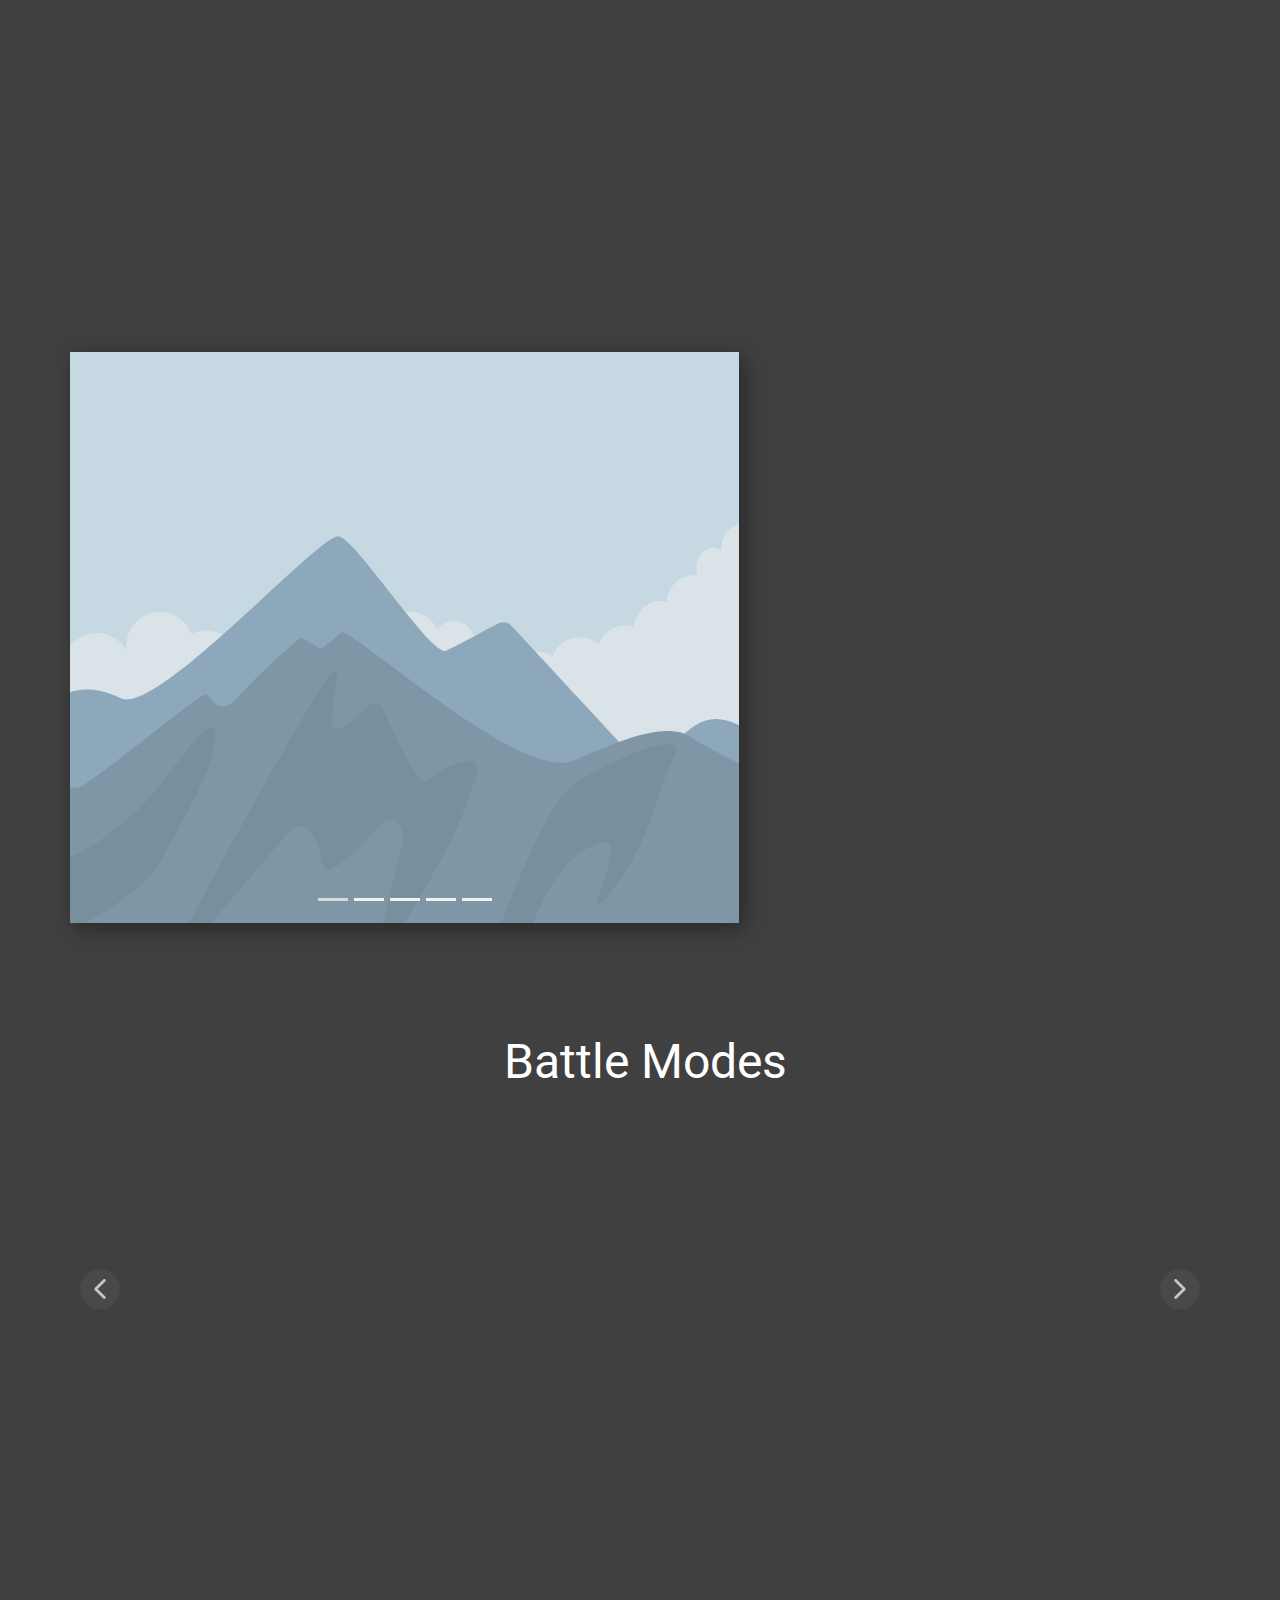
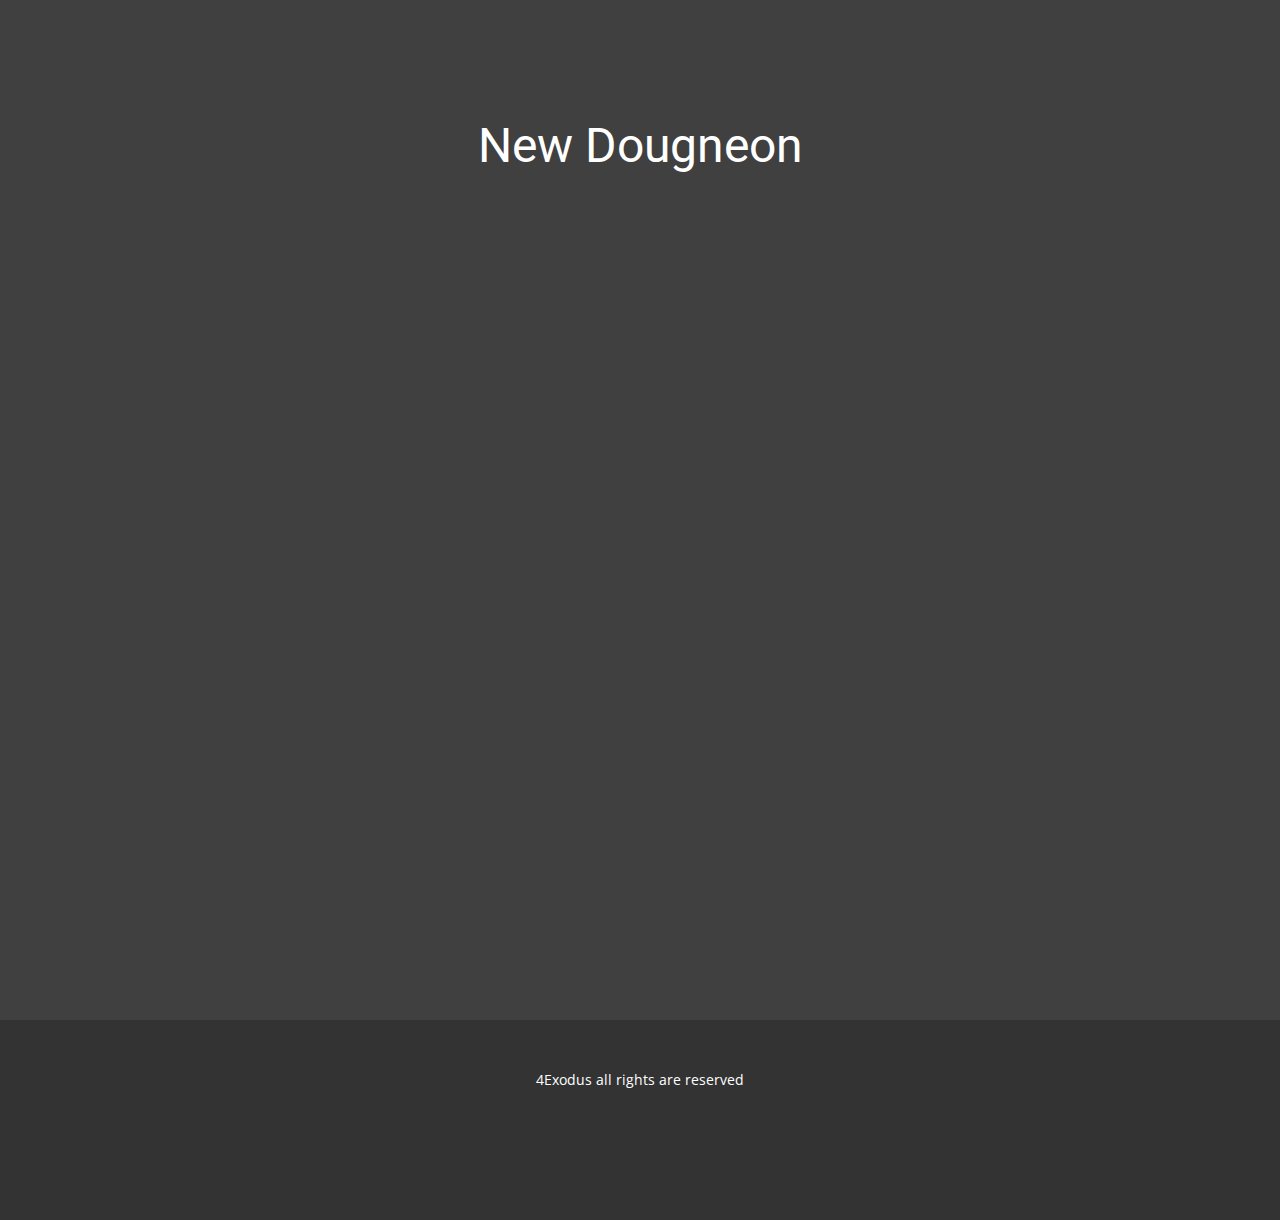
==== commit 6ef707ab: "Update Home.html" ====
--- a/Home.html
+++ b/Home.html
@@ -457,15 +457,10 @@
         <p class="u-small-text u-text u-text-variant u-text-1">4Exodus all rights are reserved </p>
       </div></footer>
     <section class="u-backlink u-clearfix u-grey-80">
-      <p class="u-text">
-        <span>This site was created with the </span>
-        <a class="u-link" href="https://nicepage.com/" target="_blank" rel="nofollow">
-          <span>Nicepage</span>
-        </a>
       </p>
     </section><span style="height: 64px; width: 64px; margin-left: 0px; margin-right: auto; margin-top: 0px; background-image: none; right: 20px; bottom: 20px; padding: 15px" class="u-back-to-top u-border-4 u-border-grey-75 u-icon u-icon-circle u-opacity u-opacity-85 u-palette-2-base" data-href="#">
         <svg class="u-svg-link" preserveAspectRatio="xMidYMin slice" viewBox="0 0 551.13 551.13"><use xmlns:xlink="http://www.w3.org/1999/xlink" xlink:href="#svg-1d98"></use></svg>
         <svg class="u-svg-content" enable-background="new 0 0 551.13 551.13" viewBox="0 0 551.13 551.13" xmlns="http://www.w3.org/2000/svg" id="svg-1d98"><path d="m275.565 189.451 223.897 223.897h51.668l-275.565-275.565-275.565 275.565h51.668z"></path></svg>
     </span>
   
-</body></html>+</body></html>
